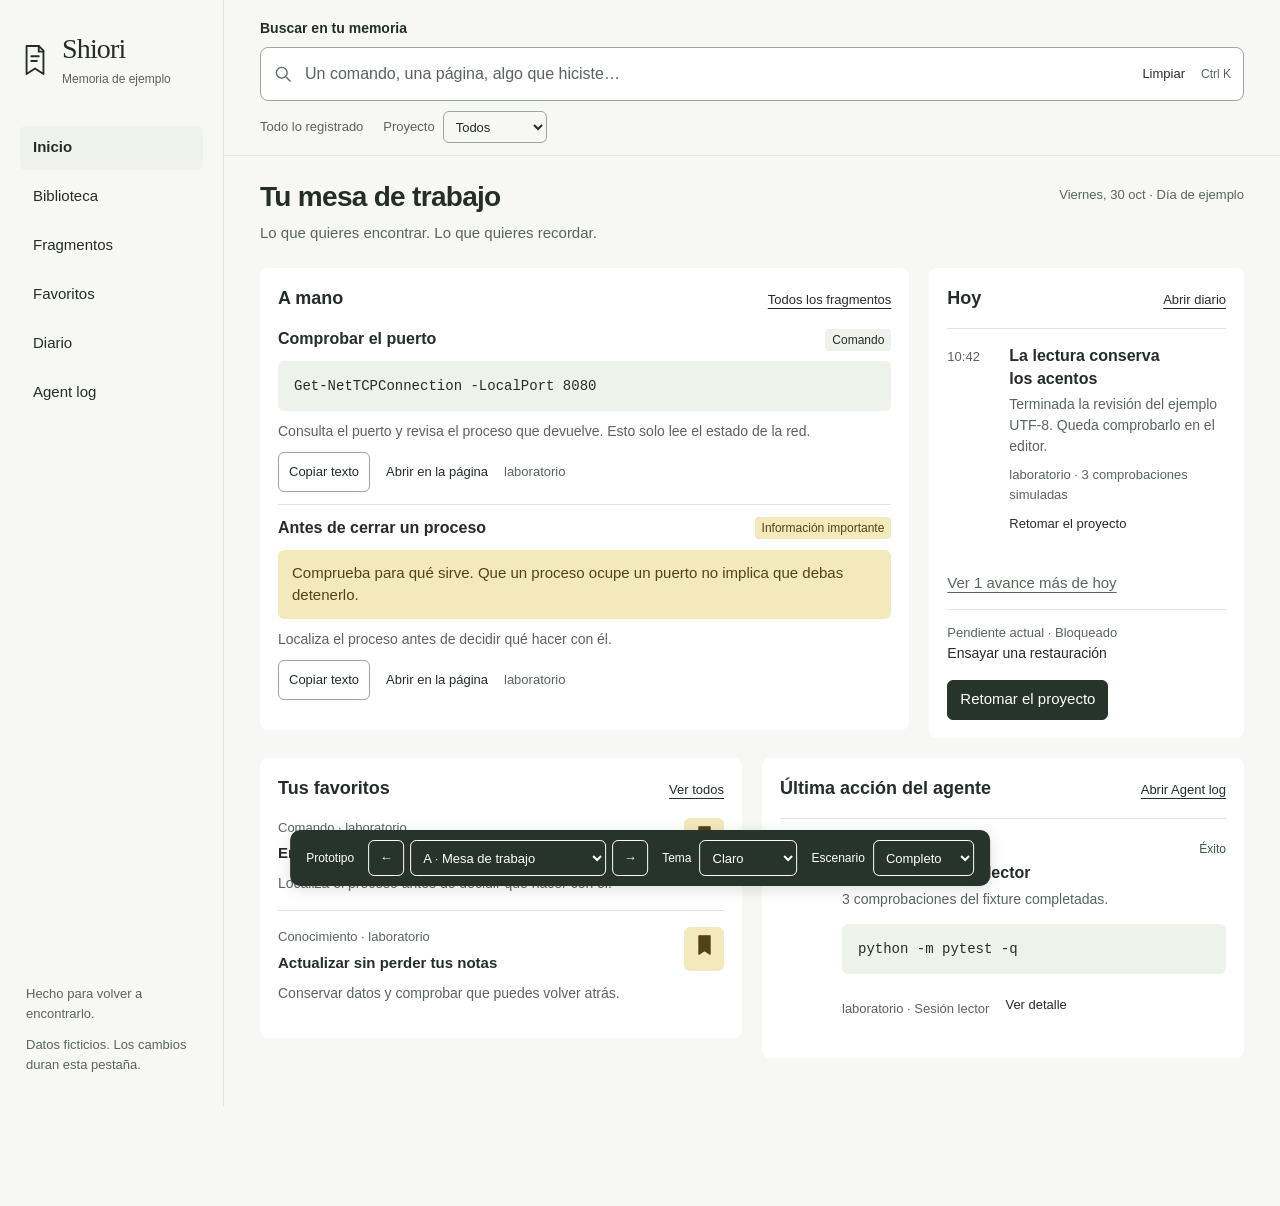
==== src/second_brain/web/prototype/index.html @ 1feb9e68 "prototype: compare desktop knowledge and journal workflows" ====
<!doctype html>
<html lang="es" data-theme="light" data-variant="A">
<head>
  <meta charset="utf-8">
  <meta name="viewport" content="width=device-width, initial-scale=1">
  <meta name="description" content="Prototipo de Shiori con datos ficticios, sin conexión a una memoria.">
  <title>Shiori · Prototipo del visor</title>
  <link rel="stylesheet" href="prototype.css">
  <script src="prototype.js" defer></script>
</head>
<body>
  <a class="skip" href="#query">Ir a la búsqueda</a>
  <div class="app">
    <aside class="navigation" id="navigation">
      <div class="identity">
        <svg class="brand-mark" viewBox="0 0 32 36" fill="none" aria-hidden="true"><path d="M7 3h13l5 5v25l-9-6-9 6V3Z" stroke="currentColor" stroke-width="2" stroke-linejoin="round"/><path d="M20 3v6h5M12 14h8M12 19h6" stroke="currentColor" stroke-width="2" stroke-linecap="round"/></svg>
        <div><span class="brand-name">Shiori</span><span class="scope">Memoria de ejemplo</span></div>
      </div>
      <button id="menu" class="menu-button" aria-controls="destinations" aria-expanded="false">Menú</button>
      <nav id="destinations" aria-label="Principal">
        <a href="#inicio" data-view="inicio">Inicio</a>
        <a href="#biblioteca" data-view="biblioteca">Biblioteca</a>
        <a href="#fragmentos" data-view="fragmentos">Fragmentos</a>
        <a href="#favoritos" data-view="favoritos">Favoritos</a>
        <a href="#diario" data-view="diario">Diario</a>
        <a href="#agent-log" data-view="agent-log">Agent log</a>
      </nav>
      <div class="nav-foot"><span>Hecho para volver a encontrarlo.</span><small>Datos ficticios. Los cambios duran esta pestaña.</small></div>
    </aside>
    <main>
      <div class="search-area">
        <label for="query">Buscar en tu memoria</label>
        <div class="search-line">
          <svg viewBox="0 0 24 24" fill="none" aria-hidden="true"><circle cx="10.5" cy="10.5" r="6.5" stroke="currentColor" stroke-width="1.6"/><path d="m16 16 5 5" stroke="currentColor" stroke-width="1.6"/></svg>
          <input id="query" name="query" type="search" placeholder="Un comando, una página, algo que hiciste…" autocomplete="off" spellcheck="false">
          <button id="clear-query" aria-label="Limpiar búsqueda">Limpiar</button><kbd>Ctrl K</kbd>
        </div>
        <div class="search-options"><span id="search-scope">Todo lo registrado</span><label>Proyecto<select id="project" name="project"><option value="">Todos</option><option value="laboratorio">Laboratorio</option><option value="apuntes">Apuntes</option></select></label><span id="query-count" role="status"></span></div>
      </div>
      <div class="canvas" id="canvas" tabindex="-1"></div>
    </main>
  </div>
  <dialog id="detail"><div class="dialog-head"><span id="detail-kind">Página</span><button id="close-detail">Cerrar</button></div><div id="detail-body"></div></dialog>
  <p class="toast" id="announcement" role="status" aria-live="polite"></p>
  <footer class="prototype-switcher" aria-label="Comparar prototipos">
    <span class="prototype-label">Prototipo</span>
    <div class="variant-switch"><button id="previous-variant" aria-label="Variante anterior">←</button><label class="sr-only" for="variant">Organización</label><select id="variant"><option value="A">A · Mesa de trabajo</option><option value="B">B · Biblioteca abierta</option><option value="C">C · Cuaderno diario</option></select><button id="next-variant" aria-label="Variante siguiente">→</button></div>
    <label>Tema<select id="theme"><option value="light">Claro</option><option value="dark">Oscuro</option><option value="latte">Café Latte</option></select></label>
    <label>Escenario<select id="scenario"><option value="full">Completo</option><option value="empty">Vacío</option><option value="loading">Cargando</option><option value="error">Error</option><option value="dense">Abundante</option></select></label>
  </footer>
</body>
</html>
---- src/second_brain/web/prototype/prototype.css ----
:root {
  --ground: #f7f8f5; --surface: #ffffff; --raised: #eef1ec; --line: #e0e5dd;
  --ink: #252d27; --muted: #59645b; --accent: #375a42; --accent-soft: #e5ede4;
  --code: #edf2eb; --control: #9aa69b; --danger: #94372c; --warm: #f4e9bd;
  --warm-ink: #514314; --primary: #26342b; --primary-ink: #ffffff;
  color-scheme: light;
  font-family: "Segoe UI", sans-serif;
  color: var(--ink); background: var(--ground); font-size: 15px; line-height: 1.5;
}
:root[data-theme="dark"] {
  --ground: #141715; --surface: #1c201d; --raised: #282e29; --line: #373e38;
  --ink: #edf1ec; --muted: #b0bbb1; --accent: #b6d2af; --accent-soft: #2d3c2d;
  --code: #252e26; --control: #778879; --danger: #ffb2a7; --warm: #494024;
  --warm-ink: #f4e9bb; --primary: #e5ece1; --primary-ink: #1a241b;
  color-scheme: dark;
}
:root[data-theme="latte"] {
  --ground: #eee6d9; --surface: #fffaf0; --raised: #e7ddcc; --line: #e5dccc;
  --ink: #3c342a; --muted: #665b4c; --accent: #4f6244; --accent-soft: #e2e8d6;
  --code: #e9e7d7; --control: #9d8e77; --danger: #8a382b; --warm: #f3e2ad;
  --warm-ink: #554414; --primary: #3c3e30; --primary-ink: #fffaf0;
  color-scheme: light;
}
* { box-sizing: border-box; }
body { margin: 0; padding-bottom: 100px; }
html { scroll-padding-block: 160px 100px; }
button, input, select { font: inherit; }
button, select, a { -webkit-tap-highlight-color: transparent; }
button, select { min-height: 40px; color: var(--ink); background: var(--surface); border: 1px solid var(--control); border-radius: 6px; padding: 7px 12px; }
button, a { cursor: pointer; }
button:hover, a:hover { border-color: var(--ink); }
button:active { transform: translateY(1px); }
button[aria-pressed="true"] { background: var(--raised); border-color: var(--ink); }
a { color: inherit; text-underline-offset: 4px; }
:focus-visible { outline: 3px solid var(--accent); outline-offset: 3px; }
input { min-width: 0; color: var(--ink); }
input::placeholder { color: var(--muted); opacity: 1; }
h1, h2, h3, p { margin: 0; }
h1 { font-size: 28px; font-weight: 600; line-height: 1.2; letter-spacing: -.025em; }
h2 { font-size: 18px; font-weight: 600; line-height: 1.35; }
h3 { font-size: 16px; font-weight: 600; line-height: 1.4; }
h1, h2, h3 { text-wrap: balance; }
small, .meta { font-size: 13px; color: var(--muted); }
.muted { color: var(--muted); }
.sr-only, .skip:not(:focus) { position: absolute; width: 1px; height: 1px; padding: 0; overflow: hidden; clip-path: inset(50%); white-space: nowrap; }
.skip:focus { position: fixed; z-index: 50; padding: 12px 20px; background: var(--surface); }
.app { display: grid; grid-template-columns: 224px minmax(0, 1fr); max-width: 1680px; margin: auto; }
.navigation { padding: 32px 20px; min-height: calc(100vh - 100px); display: flex; flex-direction: column; border-right: 1px solid var(--line); }
.identity { display: flex; gap: 12px; align-items: center; }
.brand-mark { width: 30px; height: 36px; flex: none; }
.brand-name { display: block; font-family: Georgia, serif; font-size: 28px; line-height: 1.2; letter-spacing: -.03em; }
.scope { display: block; margin-top: 4px; font-size: 12px; color: var(--muted); }
nav { margin-top: 38px; display: grid; gap: 5px; }
nav a { display: flex; min-height: 44px; align-items: center; text-decoration: none; padding: 8px 12px; border: 1px solid transparent; border-radius: 6px; }
nav a[aria-current="page"] { background: var(--raised); font-weight: 600; }
.nav-foot { margin-top: auto; padding: 50px 6px 0; color: var(--muted); font-size: 13px; }
.nav-foot small { display: block; margin-top: 12px; }
.menu-button { display: none; }
main { min-width: 0; }
.search-area { padding: 18px 36px 12px; border-bottom: 1px solid var(--line); background: var(--ground); position: sticky; top: 0; z-index: 4; }
.search-area > label { font-weight: 600; font-size: 14px; display: block; margin-bottom: 8px; }
.search-line { display: flex; gap: 12px; align-items: center; background: var(--surface); border: 1px solid var(--control); border-radius: 8px; padding: 4px 12px; }
.search-line svg { width: 20px; height: 20px; color: var(--muted); flex: none; }
.search-line input { flex: 1; border: 0; background: transparent; padding: 9px 0; font-size: 16px; min-height: 44px; }
.search-line:focus-within { outline: 2px solid var(--accent); outline-offset: 2px; }
.search-line button { border: none; padding: 4px; font-size: 13px; background: transparent; }
kbd { font-family: inherit; font-size: 12px; color: var(--muted); white-space: nowrap; }
.search-options { display: flex; align-items: center; gap: 20px; margin-top: 10px; font-size: 13px; color: var(--muted); flex-wrap: wrap; }
.search-options label { display: flex; align-items: center; gap: 8px; }
.search-options select { min-height: 32px; padding: 2px 8px; font-size: 13px; background: transparent; }
#query-count { margin-left: auto; }
.canvas { padding: 24px 36px 48px; }
.page-title { display: flex; justify-content: space-between; align-items: flex-start; gap: 16px; margin-bottom: 24px; }
.page-title p { margin-top: 8px; color: var(--muted); }
.page-title time { font-size: 13px; color: var(--muted); white-space: nowrap; padding-top: 5px; }
/* 12 equal tracks + 11 gaps fill the canvas; 8/4 and 6/6 spans share the same edges. */
.desk { display: grid; grid-template-columns: repeat(12, minmax(0, 1fr)); gap: 20px; align-items: start; }
.wide { grid-column: span 8; } .narrow { grid-column: span 4; } .half { grid-column: span 6; }
.panel { background: var(--surface); border-radius: 8px; padding: 18px; min-width: 0; }
.panel-head { display: flex; gap: 14px; align-items: baseline; justify-content: space-between; margin-bottom: 18px; }
.panel-head a, .text-action { font-size: 13px; background: transparent; border: 0; padding: 0; color: var(--ink); }
.panel-head a { white-space: nowrap; }
.panel > p { color: var(--muted); margin-top: 12px; }
.fragment { padding: 12px 0; border-top: 1px solid var(--line); }
.fragment:first-of-type { padding-top: 0; border-top: 0; }
.fragment-head { display: flex; gap: 10px; align-items: center; justify-content: space-between; }
.tag { display: inline-block; border-radius: 4px; padding: 2px 7px; background: var(--raised); color: var(--ink); font-size: 12px; white-space: nowrap; }
.tag.important { background: var(--warm); color: var(--warm-ink); }
.fragment pre { margin: 10px 0; }
pre { background: var(--code); padding: 14px 16px; border-radius: 6px; overflow-x: auto; font-size: 14px; line-height: 1.6; color: var(--ink); max-width: 100%; }
code, pre { font-family: Consolas, "Courier New", monospace; }
pre code { white-space: pre; }
.fragment p { font-size: 14px; color: var(--muted); }
.important-quote { margin: 10px 0; padding: 12px 14px; background: var(--warm); color: var(--warm-ink); border-radius: 6px; font-size: 15px; }
.fragment-footer { margin-top: 10px; display: flex; gap: 16px; align-items: center; flex-wrap: wrap; }
.copy { font-size: 13px; padding: 4px 10px; }
.page-row { display: flex; gap: 12px; align-items: flex-start; padding: 16px 0; border-top: 1px solid var(--line); }
.page-row:first-of-type { border-top: 0; padding-top: 0; }
.page-row .grow { flex: 1; min-width: 0; }
.page-link { border: 0; background: transparent; padding: 0; text-align: left; font-size: 15px; font-weight: 600; min-height: 32px; display: block; }
.page-link:hover, .text-action:hover { text-decoration: underline; text-underline-offset: 4px; }
.page-row p { margin-top: 4px; color: var(--muted); font-size: 14px; }
.favorite { flex: none; width: 40px; min-height: 40px; padding: 6px; font-size: 20px; }
.favorite[aria-pressed="true"] { background: var(--warm); color: var(--warm-ink); border-color: transparent; }
.timeline { display: grid; gap: 0; }
.event { display: grid; grid-template-columns: 48px minmax(0, 1fr); gap: 14px; padding: 16px 0; border-top: 1px solid var(--line); }
.event:first-child { padding-top: 0; border-top: 0; }
.event time { color: var(--muted); font-size: 13px; font-variant-numeric: tabular-nums; padding-top: 2px; }
.event h3 { margin-bottom: 4px; }
.event p { color: var(--muted); font-size: 14px; }
.event .meta { display: block; margin-top: 8px; }
.event pre { margin-bottom: 8px; }
.status { font-size: 12px; color: var(--accent); }
.status.unknown { color: var(--muted); }
.status.failed { color: var(--danger); }
.task { padding: 12px 0; border-bottom: 1px solid var(--line); display: flex; align-items: flex-start; gap: 10px; }
.task:last-child { border: 0; }
.task-dot { width: 9px; height: 9px; border: 1px solid var(--control); border-radius: 50%; margin-top: 7px; flex: none; }
.task p { font-size: 14px; }
.task small { display: block; }
.next-preview { margin-top: 14px; padding-top: 12px; border-top: 1px solid var(--line); font-size: 14px; }
.primary { background: var(--primary); color: var(--primary-ink); border-color: var(--primary); }
.day-bar, .filter-bar { display: flex; gap: 8px; flex-wrap: wrap; align-items: center; margin-bottom: 22px; }
.day-bar button, .filter-bar button { background: transparent; font-size: 14px; min-height: 40px; border-color: var(--line); }
.day-bar button[aria-pressed="true"], .filter-bar button[aria-pressed="true"] { background: var(--primary); color: var(--primary-ink); }
.filter-bar .primary { background: var(--primary); color: var(--primary-ink); border-color: var(--primary); }
.day-caption { color: var(--muted); margin-left: auto; font-size: 13px; }
.reader-preview { background: var(--surface); padding: 26px; border-radius: 8px; }
.reader-preview h2 { margin-bottom: 12px; }
.reader-preview p { margin: 12px 0; }
.reader-preview mark, .mark { background: var(--warm); color: var(--warm-ink); padding: 2px 4px; }
.shelf { display: grid; grid-template-columns: 5fr 7fr; gap: 30px; align-items: start; }
.shelf .page-row { padding: 20px 0; }
.shelf .reader-preview { position: sticky; top: 170px; }
.notebook { display: grid; grid-template-columns: minmax(0, 7fr) minmax(260px, 5fr); gap: 32px; align-items: start; }
.notebook .day-sheet { padding: 8px 0; }
.notebook .side-notes { border-left: 1px solid var(--line); padding-left: 26px; display: grid; gap: 24px; }
.notebook .side-notes .panel { padding: 0; background: transparent; }
.empty { padding: 28px 0; max-width: 640px; }
.empty h2 { margin-bottom: 10px; }
.empty p { color: var(--muted); margin-bottom: 16px; }
.loading-row { display: block; background: var(--raised); height: 22px; margin: 18px 0; border-radius: 4px; }
.loading-row.short { width: 66%; }
.result-list { max-width: 1100px; }
.result-list .fragment, .result-list .page-row { background: var(--surface); padding: 22px; margin-bottom: 12px; border-radius: 8px; border: 0; }
.result-label { font-size: 13px; color: var(--muted); margin-bottom: 12px; }
.load-more { margin-top: 14px; }
.prototype-switcher { position: fixed; bottom: 14px; left: 50%; transform: translateX(-50%); z-index: 12; max-width: calc(100% - 32px); display: flex; align-items: center; gap: 14px; background: var(--primary); color: var(--primary-ink); padding: 10px 16px; border-radius: 10px; box-shadow: 0 3px 16px #0002; }
.prototype-switcher label { font-size: 12px; display: flex; align-items: center; gap: 8px; }
.prototype-switcher select, .prototype-switcher button { background: var(--primary); color: var(--primary-ink); border-color: var(--primary-ink); min-height: 36px; font-size: 13px; padding: 4px 8px; }
.prototype-label { font-size: 12px; }
.variant-switch { display: flex; align-items: center; gap: 6px; }
.variant-switch select { min-width: 196px; }
.variant-switch button { min-width: 36px; }
dialog { width: min(880px, calc(100% - 40px)); max-height: calc(100vh - 80px); background: var(--surface); color: var(--ink); border: 1px solid var(--control); border-radius: 10px; padding: 26px; overscroll-behavior: contain; }
dialog::backdrop { background: #0007; }
.dialog-head { display: flex; align-items: center; justify-content: space-between; color: var(--muted); margin-bottom: 20px; }
#detail-body h2 { font-size: 26px; margin-bottom: 12px; }
#detail-body h3 { margin-top: 22px; }
#detail-body p { margin: 12px 0; }
#detail-body pre { margin-top: 14px; }
.reader-tools { display: flex; align-items: center; justify-content: space-between; gap: 14px; margin-bottom: 20px; }
.selected-mark { outline: 3px solid var(--accent); outline-offset: 3px; }
.toast { position: fixed; z-index: 20; bottom: 92px; left: 50%; transform: translateX(-50%); background: var(--surface); border: 1px solid var(--control); padding: 10px 18px; border-radius: 6px; max-width: calc(100% - 32px); font-size: 14px; }
.toast:empty { display: none; }
[data-variant="B"] .app, [data-variant="C"] .app { display: block; }
[data-variant="B"] .navigation, [data-variant="C"] .navigation { min-height: 0; padding: 14px 36px; flex-direction: row; align-items: center; gap: 40px; border: 0; border-bottom: 1px solid var(--line); }
[data-variant="B"] nav, [data-variant="C"] nav { display: flex; margin: 0 0 0 auto; gap: 4px; }
[data-variant="B"] .nav-foot, [data-variant="C"] .nav-foot { display: none; }
[data-variant="B"] main, [data-variant="C"] main { max-width: 1272px; margin: auto; }
[data-variant="B"] .search-area { padding-top: 24px; }
[data-variant="B"] .canvas { padding-top: 26px; }
[data-variant="C"] .canvas { padding-top: 26px; }
@media (max-width: 1100px) {
  .app { display: block; }
  .navigation, [data-variant="B"] .navigation, [data-variant="C"] .navigation { min-height: 0; padding: 16px 24px; flex-direction: row; align-items: center; gap: 20px; flex-wrap: wrap; border: 0; border-bottom: 1px solid var(--line); }
  .menu-button { display: block; margin-left: auto; }
  nav, [data-variant="B"] nav, [data-variant="C"] nav { display: none; margin: 0; width: 100%; gap: 4px; }
  .navigation.open nav { display: grid; grid-template-columns: repeat(3, 1fr); }
  .nav-foot { display: none; }
  .search-area { padding: 18px 24px 12px; }
  .canvas { padding: 24px; }
  .brand-name { font-size: 25px; }
  .wide { grid-column: span 7; } .narrow { grid-column: span 5; }
  .shelf { grid-template-columns: 1fr 1fr; gap: 20px; }
  .notebook { grid-template-columns: 1fr 1fr; gap: 24px; }
  .panel { padding: 18px; }
  .prototype-label { display: none; }
}
@media (max-width: 650px) {
  body { padding-bottom: 156px; }
  .navigation, [data-variant="B"] .navigation, [data-variant="C"] .navigation { padding: 14px 20px; }
  .navigation.open nav { grid-template-columns: 1fr 1fr; }
  nav a { padding: 8px; }
  .search-area { padding: 14px 20px 10px; }
  .search-area > label { font-size: 13px; }
  .search-line { gap: 8px; padding-left: 10px; }
  .search-line input { font-size: 14px; }
  .search-line kbd { display: none; }
  .search-options { gap: 8px; }
  #search-scope { flex: 1; }
  .search-options label { font-size: 12px; }
  .search-options select { max-width: 110px; font-size: 12px; }
  #query-count { width: 100%; margin: 0; }
  .canvas { padding: 22px 20px; }
  h1 { font-size: 25px; }
  .page-title { margin-bottom: 20px; }
  .page-title time { display: none; }
  .page-title p { font-size: 14px; }
  .desk, .shelf, .notebook { display: flex; flex-direction: column; gap: 20px; }
  .desk > *, .shelf > *, .notebook > * { width: 100%; }
  .panel { padding: 18px; }
  .panel-head { gap: 12px; }
  .panel-head h2 { font-size: 17px; }
  .panel-head a { font-size: 12px; }
  .shelf .reader-preview { position: static; }
  .notebook .side-notes { border: 0; padding: 0; gap: 24px; }
  .day-caption { width: 100%; margin: 3px 0 0; }
  .event { grid-template-columns: 40px minmax(0, 1fr); gap: 10px; }
  .prototype-switcher { bottom: 10px; width: calc(100% - 32px); padding: 10px 12px; gap: 10px; flex-wrap: wrap; justify-content: center; }
  .variant-switch { width: 100%; justify-content: space-between; }
  .variant-switch select { flex: 1; min-width: 0; }
  .prototype-switcher label { flex: 1; gap: 6px; font-size: 12px; }
  .prototype-switcher select, .prototype-switcher button { min-height: 40px; }
  .prototype-switcher label select { width: 100%; min-width: 0; }
  .toast { bottom: 146px; }
  dialog { padding: 20px; width: calc(100% - 32px); }
  .reader-tools { align-items: flex-start; }
}
/* Narrow desktop zoom reflows the comparison controls; this is not a mobile design target. */
@media (min-width: 651px) and (max-width: 900px) {
  body { padding-bottom: 150px; }
  .prototype-switcher { width: calc(100% - 40px); flex-wrap: wrap; justify-content: center; }
  .variant-switch { width: 100%; justify-content: center; }
  .toast { bottom: 150px; }
}
@media (prefers-reduced-motion: reduce) { button:active { transform: none; } }
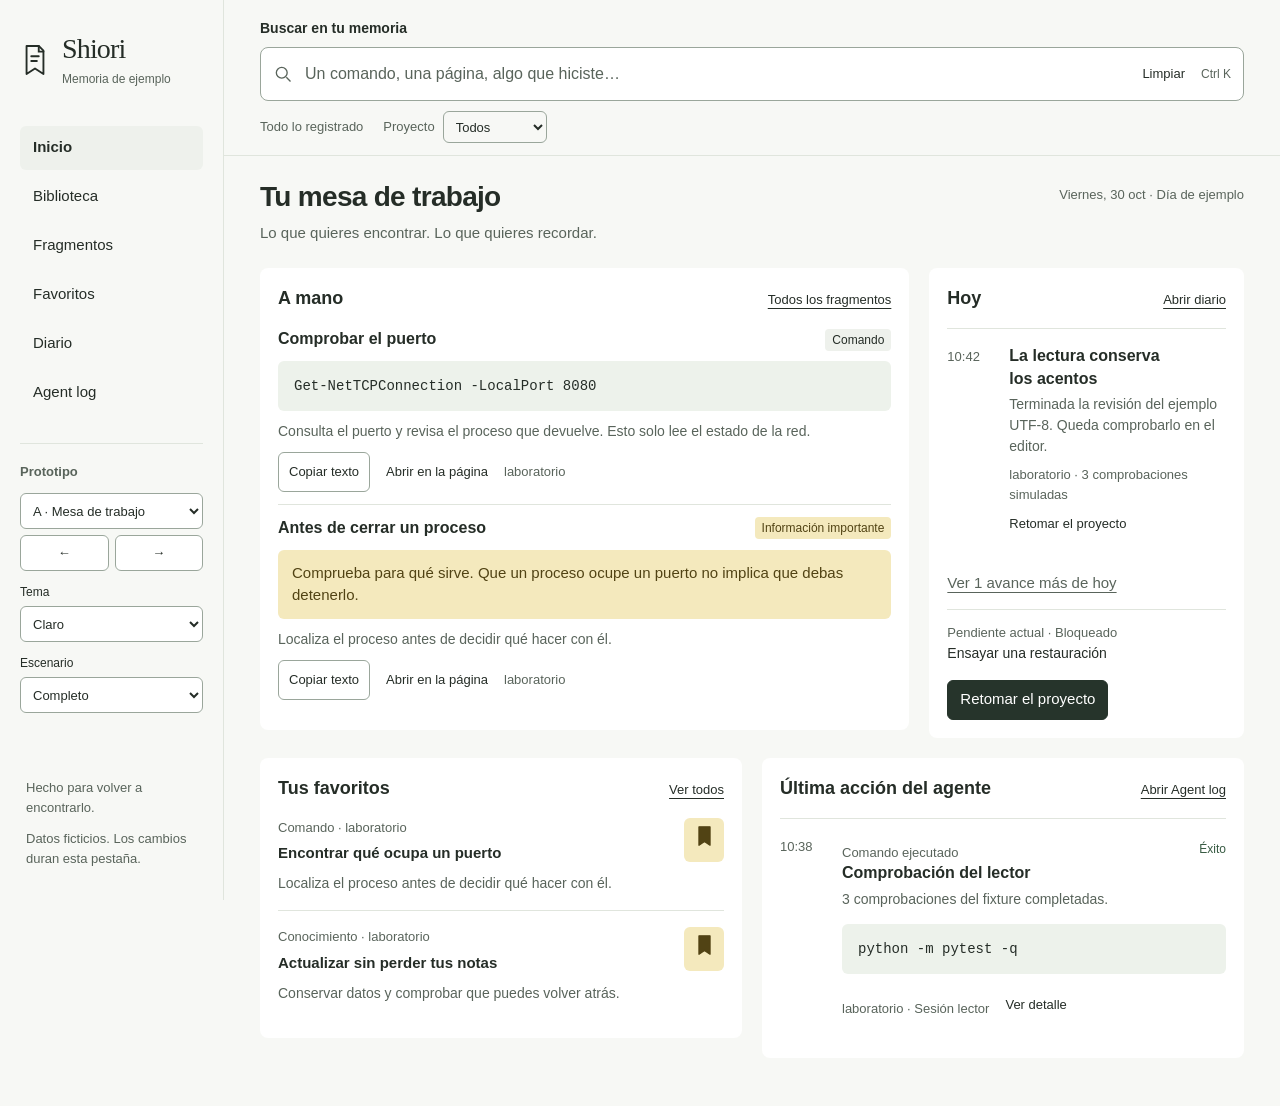
==== commit cb1f2d76: "prototype: dock preview controls in navigation" ====
--- a/src/second_brain/web/prototype/index.html
+++ b/src/second_brain/web/prototype/index.html
@@ -25,6 +25,12 @@
         <a href="#diario" data-view="diario">Diario</a>
         <a href="#agent-log" data-view="agent-log">Agent log</a>
       </nav>
+      <section class="prototype-switcher" aria-label="Comparar prototipos">
+        <span class="prototype-label">Prototipo</span>
+        <div class="variant-switch"><button id="previous-variant" aria-label="Variante anterior">←</button><label class="sr-only" for="variant">Organización</label><select id="variant"><option value="A">A · Mesa de trabajo</option><option value="B">B · Biblioteca abierta</option><option value="C">C · Cuaderno diario</option></select><button id="next-variant" aria-label="Variante siguiente">→</button></div>
+        <label>Tema<select id="theme"><option value="light">Claro</option><option value="dark">Oscuro</option><option value="latte">Café Latte</option></select></label>
+        <label>Escenario<select id="scenario"><option value="full">Completo</option><option value="empty">Vacío</option><option value="loading">Cargando</option><option value="error">Error</option><option value="dense">Abundante</option></select></label>
+      </section>
       <div class="nav-foot"><span>Hecho para volver a encontrarlo.</span><small>Datos ficticios. Los cambios duran esta pestaña.</small></div>
     </aside>
     <main>
@@ -42,11 +48,5 @@
   </div>
   <dialog id="detail"><div class="dialog-head"><span id="detail-kind">Página</span><button id="close-detail">Cerrar</button></div><div id="detail-body"></div></dialog>
   <p class="toast" id="announcement" role="status" aria-live="polite"></p>
-  <footer class="prototype-switcher" aria-label="Comparar prototipos">
-    <span class="prototype-label">Prototipo</span>
-    <div class="variant-switch"><button id="previous-variant" aria-label="Variante anterior">←</button><label class="sr-only" for="variant">Organización</label><select id="variant"><option value="A">A · Mesa de trabajo</option><option value="B">B · Biblioteca abierta</option><option value="C">C · Cuaderno diario</option></select><button id="next-variant" aria-label="Variante siguiente">→</button></div>
-    <label>Tema<select id="theme"><option value="light">Claro</option><option value="dark">Oscuro</option><option value="latte">Café Latte</option></select></label>
-    <label>Escenario<select id="scenario"><option value="full">Completo</option><option value="empty">Vacío</option><option value="loading">Cargando</option><option value="error">Error</option><option value="dense">Abundante</option></select></label>
-  </footer>
 </body>
 </html>
--- a/src/second_brain/web/prototype/prototype.css
+++ b/src/second_brain/web/prototype/prototype.css
@@ -22,8 +22,8 @@
   color-scheme: light;
 }
 * { box-sizing: border-box; }
-body { margin: 0; padding-bottom: 100px; }
-html { scroll-padding-block: 160px 100px; }
+body { margin: 0; }
+html { scroll-padding-block: 160px 24px; }
 button, input, select { font: inherit; }
 button, select, a { -webkit-tap-highlight-color: transparent; }
 button, select { min-height: 40px; color: var(--ink); background: var(--surface); border: 1px solid var(--control); border-radius: 6px; padding: 7px 12px; }
@@ -45,7 +45,7 @@
 .sr-only, .skip:not(:focus) { position: absolute; width: 1px; height: 1px; padding: 0; overflow: hidden; clip-path: inset(50%); white-space: nowrap; }
 .skip:focus { position: fixed; z-index: 50; padding: 12px 20px; background: var(--surface); }
 .app { display: grid; grid-template-columns: 224px minmax(0, 1fr); max-width: 1680px; margin: auto; }
-.navigation { padding: 32px 20px; min-height: calc(100vh - 100px); display: flex; flex-direction: column; border-right: 1px solid var(--line); }
+.navigation { padding: 32px 20px; height: 100vh; position: sticky; top: 0; overflow-y: auto; display: flex; flex-direction: column; border-right: 1px solid var(--line); }
 .identity { display: flex; gap: 12px; align-items: center; }
 .brand-mark { width: 30px; height: 36px; flex: none; }
 .brand-name { display: block; font-family: Georgia, serif; font-size: 28px; line-height: 1.2; letter-spacing: -.03em; }
@@ -53,7 +53,7 @@
 nav { margin-top: 38px; display: grid; gap: 5px; }
 nav a { display: flex; min-height: 44px; align-items: center; text-decoration: none; padding: 8px 12px; border: 1px solid transparent; border-radius: 6px; }
 nav a[aria-current="page"] { background: var(--raised); font-weight: 600; }
-.nav-foot { margin-top: auto; padding: 50px 6px 0; color: var(--muted); font-size: 13px; }
+.nav-foot { margin-top: auto; padding: 20px 6px 0; color: var(--muted); font-size: 13px; }
 .nav-foot small { display: block; margin-top: 12px; }
 .menu-button { display: none; }
 main { min-width: 0; }
@@ -145,13 +145,13 @@
 .result-list .fragment, .result-list .page-row { background: var(--surface); padding: 22px; margin-bottom: 12px; border-radius: 8px; border: 0; }
 .result-label { font-size: 13px; color: var(--muted); margin-bottom: 12px; }
 .load-more { margin-top: 14px; }
-.prototype-switcher { position: fixed; bottom: 14px; left: 50%; transform: translateX(-50%); z-index: 12; max-width: calc(100% - 32px); display: flex; align-items: center; gap: 14px; background: var(--primary); color: var(--primary-ink); padding: 10px 16px; border-radius: 10px; box-shadow: 0 3px 16px #0002; }
-.prototype-switcher label { font-size: 12px; display: flex; align-items: center; gap: 8px; }
-.prototype-switcher select, .prototype-switcher button { background: var(--primary); color: var(--primary-ink); border-color: var(--primary-ink); min-height: 36px; font-size: 13px; padding: 4px 8px; }
-.prototype-label { font-size: 12px; }
-.variant-switch { display: flex; align-items: center; gap: 6px; }
-.variant-switch select { min-width: 196px; }
-.variant-switch button { min-width: 36px; }
+.prototype-switcher { margin-top: 28px; padding-top: 18px; border-top: 1px solid var(--line); display: grid; gap: 12px; }
+.prototype-switcher label { font-size: 12px; display: grid; gap: 5px; min-width: 0; }
+.prototype-switcher select, .prototype-switcher button { min-width: 0; width: 100%; min-height: 36px; font-size: 13px; padding: 4px 8px; }
+.prototype-label { font-size: 13px; font-weight: 600; color: var(--muted); }
+.variant-switch { display: grid; grid-template-columns: 1fr 1fr; gap: 6px; }
+.variant-switch select { grid-column: 1 / -1; grid-row: 1; }
+.variant-switch button { grid-row: 2; }
 dialog { width: min(880px, calc(100% - 40px)); max-height: calc(100vh - 80px); background: var(--surface); color: var(--ink); border: 1px solid var(--control); border-radius: 10px; padding: 26px; overscroll-behavior: contain; }
 dialog::backdrop { background: #0007; }
 .dialog-head { display: flex; align-items: center; justify-content: space-between; color: var(--muted); margin-bottom: 20px; }
@@ -161,10 +161,16 @@
 #detail-body pre { margin-top: 14px; }
 .reader-tools { display: flex; align-items: center; justify-content: space-between; gap: 14px; margin-bottom: 20px; }
 .selected-mark { outline: 3px solid var(--accent); outline-offset: 3px; }
-.toast { position: fixed; z-index: 20; bottom: 92px; left: 50%; transform: translateX(-50%); background: var(--surface); border: 1px solid var(--control); padding: 10px 18px; border-radius: 6px; max-width: calc(100% - 32px); font-size: 14px; }
+.toast { position: fixed; z-index: 20; bottom: 20px; left: 50%; transform: translateX(-50%); background: var(--surface); border: 1px solid var(--control); padding: 10px 18px; border-radius: 6px; max-width: calc(100% - 32px); font-size: 14px; }
 .toast:empty { display: none; }
 [data-variant="B"] .app, [data-variant="C"] .app { display: block; }
-[data-variant="B"] .navigation, [data-variant="C"] .navigation { min-height: 0; padding: 14px 36px; flex-direction: row; align-items: center; gap: 40px; border: 0; border-bottom: 1px solid var(--line); }
+[data-variant="B"] .navigation, [data-variant="C"] .navigation { position: static; height: auto; padding: 14px 36px; flex-direction: row; align-items: center; flex-wrap: wrap; gap: 16px 40px; border: 0; border-bottom: 1px solid var(--line); }
+[data-variant="B"] .prototype-switcher, [data-variant="C"] .prototype-switcher { width: 100%; margin-top: 0; padding-top: 12px; grid-template-columns: auto minmax(220px, 1fr) minmax(140px, 200px) minmax(140px, 200px); align-items: end; }
+[data-variant="B"] .variant-switch, [data-variant="C"] .variant-switch { grid-template-columns: 36px minmax(0, 1fr) 36px; }
+[data-variant="B"] .variant-switch select, [data-variant="C"] .variant-switch select { grid-row: 1; grid-column: 2; }
+[data-variant="B"] .variant-switch button, [data-variant="C"] .variant-switch button { grid-row: 1; }
+[data-variant="B"] #previous-variant, [data-variant="C"] #previous-variant { grid-column: 1; }
+[data-variant="B"] #next-variant, [data-variant="C"] #next-variant { grid-column: 3; }
 [data-variant="B"] nav, [data-variant="C"] nav { display: flex; margin: 0 0 0 auto; gap: 4px; }
 [data-variant="B"] .nav-foot, [data-variant="C"] .nav-foot { display: none; }
 [data-variant="B"] main, [data-variant="C"] main { max-width: 1272px; margin: auto; }
@@ -173,7 +179,7 @@
 [data-variant="C"] .canvas { padding-top: 26px; }
 @media (max-width: 1100px) {
   .app { display: block; }
-  .navigation, [data-variant="B"] .navigation, [data-variant="C"] .navigation { min-height: 0; padding: 16px 24px; flex-direction: row; align-items: center; gap: 20px; flex-wrap: wrap; border: 0; border-bottom: 1px solid var(--line); }
+  .navigation, [data-variant="B"] .navigation, [data-variant="C"] .navigation { position: static; height: auto; padding: 16px 24px; flex-direction: row; align-items: center; gap: 20px; flex-wrap: wrap; border: 0; border-bottom: 1px solid var(--line); }
   .menu-button { display: block; margin-left: auto; }
   nav, [data-variant="B"] nav, [data-variant="C"] nav { display: none; margin: 0; width: 100%; gap: 4px; }
   .navigation.open nav { display: grid; grid-template-columns: repeat(3, 1fr); }
@@ -185,10 +191,10 @@
   .shelf { grid-template-columns: 1fr 1fr; gap: 20px; }
   .notebook { grid-template-columns: 1fr 1fr; gap: 24px; }
   .panel { padding: 18px; }
-  .prototype-label { display: none; }
+  .prototype-switcher, [data-variant="B"] .prototype-switcher, [data-variant="C"] .prototype-switcher { width: 100%; margin-top: 0; padding-top: 12px; grid-template-columns: minmax(180px, 1fr) 1fr 1fr; align-items: end; }
+  .prototype-label { grid-column: 1 / -1; }
 }
 @media (max-width: 650px) {
-  body { padding-bottom: 156px; }
   .navigation, [data-variant="B"] .navigation, [data-variant="C"] .navigation { padding: 14px 20px; }
   .navigation.open nav { grid-template-columns: 1fr 1fr; }
   nav a { padding: 8px; }
@@ -217,21 +223,12 @@
   .notebook .side-notes { border: 0; padding: 0; gap: 24px; }
   .day-caption { width: 100%; margin: 3px 0 0; }
   .event { grid-template-columns: 40px minmax(0, 1fr); gap: 10px; }
-  .prototype-switcher { bottom: 10px; width: calc(100% - 32px); padding: 10px 12px; gap: 10px; flex-wrap: wrap; justify-content: center; }
-  .variant-switch { width: 100%; justify-content: space-between; }
-  .variant-switch select { flex: 1; min-width: 0; }
-  .prototype-switcher label { flex: 1; gap: 6px; font-size: 12px; }
+  .prototype-switcher, [data-variant="B"] .prototype-switcher, [data-variant="C"] .prototype-switcher { grid-template-columns: 1fr 1fr; gap: 10px; }
+  .variant-switch { grid-column: 1 / -1; }
+  .prototype-switcher label { gap: 6px; font-size: 12px; }
   .prototype-switcher select, .prototype-switcher button { min-height: 40px; }
   .prototype-switcher label select { width: 100%; min-width: 0; }
-  .toast { bottom: 146px; }
   dialog { padding: 20px; width: calc(100% - 32px); }
   .reader-tools { align-items: flex-start; }
 }
-/* Narrow desktop zoom reflows the comparison controls; this is not a mobile design target. */
-@media (min-width: 651px) and (max-width: 900px) {
-  body { padding-bottom: 150px; }
-  .prototype-switcher { width: calc(100% - 40px); flex-wrap: wrap; justify-content: center; }
-  .variant-switch { width: 100%; justify-content: center; }
-  .toast { bottom: 150px; }
-}
 @media (prefers-reduced-motion: reduce) { button:active { transform: none; } }
